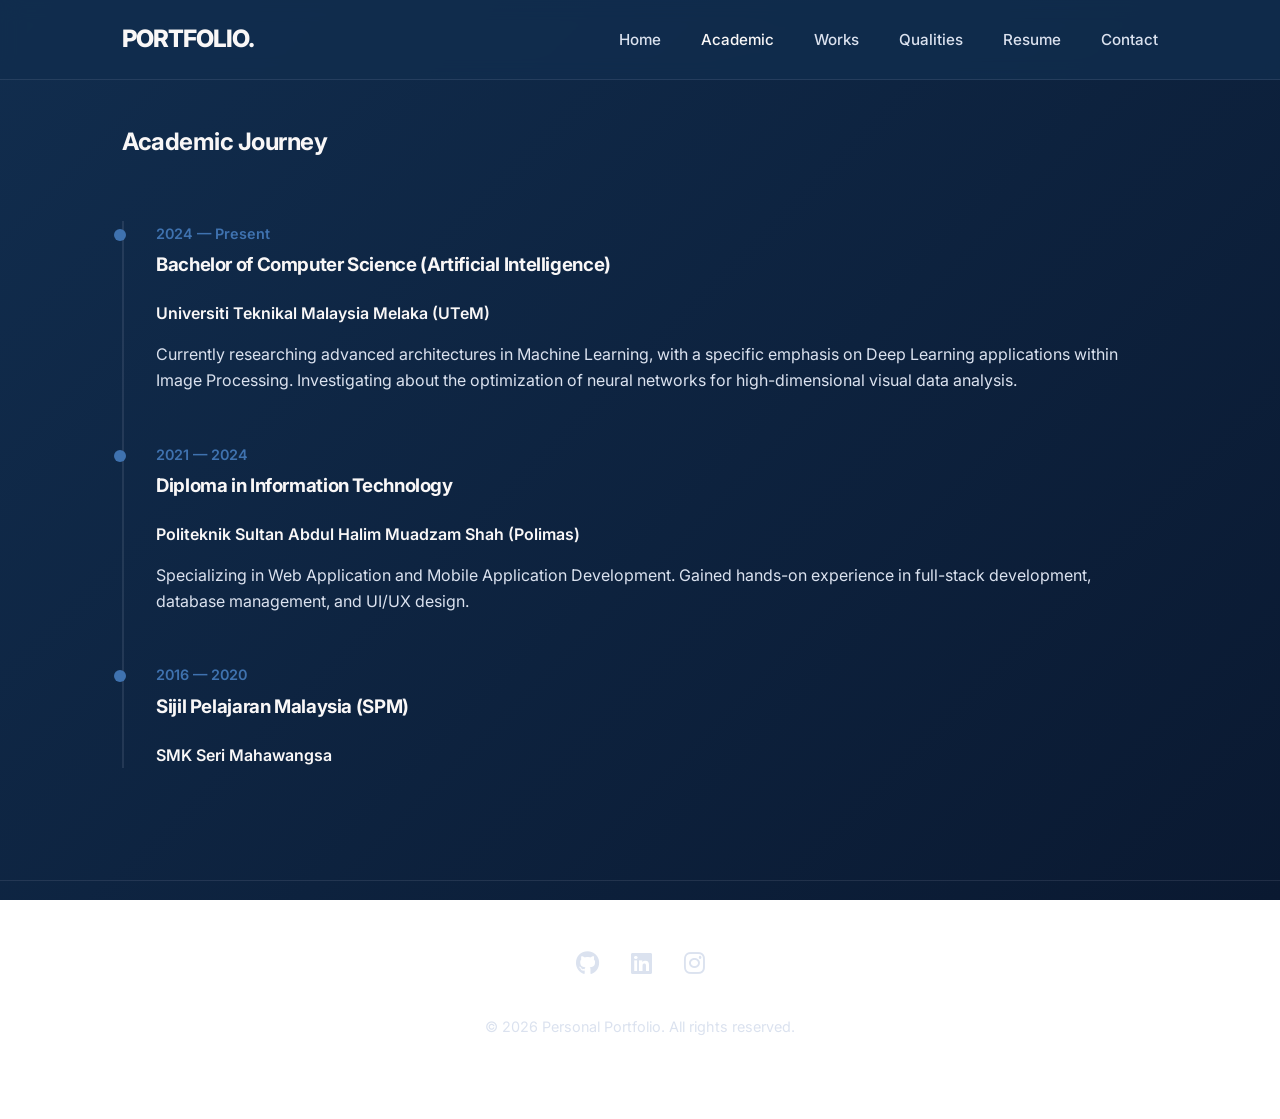
==== academic.html @ a9738f34 "initialize personal portfolio website with assets and multi-page structure" ====
<!DOCTYPE html>
<html lang="en">
<head>
    <meta charset="UTF-8">
    <meta name="viewport" content="width=device-width, initial-scale=1.0">
    <title>Academic Background | Portfolio</title>
    <link rel="stylesheet" href="style.css">
    <link rel="stylesheet" href="https://cdnjs.cloudflare.com/ajax/libs/font-awesome/6.4.0/css/all.min.css">
</head>
<body>

    <header>
        <nav>
            <a href="index.html" class="logo">PORTFOLIO.</a>
            <ul class="nav-links">
                <li><a href="index.html">Home</a></li>
                <li><a href="academic.html" class="active">Academic</a></li>
                <li><a href="works.html">Works</a></li>
                <li><a href="qualities.html">Qualities</a></li>
                <li><a href="resume.html">Resume</a></li>
                <li><a href="contact.html">Contact</a></li>
            </ul>
        </nav>
    </header>

    <main>
        <section class="animate">
            <h1 style="margin-bottom: 4rem;">Academic Journey</h1>

            <div class="timeline">
                <!-- University -->
                <div class="timeline-item">
                    <span style="color: var(--accent-color); font-weight: 600; font-size: 0.9rem;">2024 — Present</span>
                    <h3 style="margin-top: 0.5rem;">Bachelor of Computer Science (Artificial Intelligence)</h3>
                    <p style="color: var(--text-color); font-weight: 600;">Universiti Teknikal Malaysia Melaka (UTeM)</p>
                    <p>Currently researching advanced architectures in Machine Learning, with a specific emphasis on Deep Learning applications within Image Processing. Investigating about the optimization of neural networks for high-dimensional visual data analysis.</p>
                </div>

                <!-- Pre-U -->
                <div class="timeline-item">
                    <span style="color: var(--accent-color); font-weight: 600; font-size: 0.9rem;">2021 — 2024</span>
                    <h3 style="margin-top: 0.5rem;">Diploma in Information Technology</h3>
                    <p style="color: var(--text-color); font-weight: 600;">Politeknik Sultan Abdul Halim Muadzam Shah (Polimas)</p>
                    <p>Specializing in Web Application and Mobile Application Development. Gained hands-on experience in full-stack development, database management, and UI/UX design.</p>
                </div>

                <!-- Secondary School -->
                <div class="timeline-item">
                    <span style="color: var(--accent-color); font-weight: 600; font-size: 0.9rem;">2016 — 2020</span>
                    <h3 style="margin-top: 0.5rem;">Sijil Pelajaran Malaysia (SPM)</h3>
                    <p style="color: var(--text-color); font-weight: 600;">SMK Seri Mahawangsa</p>
                </div>
            </div>
        </section>
    </main>

    <footer>
        <div class="social-links">
            <a href="https://github.com/TokyoChan125" target="_blank"><i class="fab fa-github"></i></a>
            <a href="https://www.linkedin.com/in/jason-chan-83b9a0276" target="_blank"><i class="fab fa-linkedin"></i></a>
            <a href="https://www.instagram.com/chanjasonc/" target="_blank"><i class="fab fa-instagram"></i></a>
        </div>
        <p>&copy; 2026 Personal Portfolio. All rights reserved.</p>
    </footer>

</body>
</html>
---- style.css ----
@import url('https://fonts.googleapis.com/css2?family=Inter:wght@300;400;500;600;700&display=swap');

:root {
    /* Color Palette from Color Hunt */
    --bg-color: #112d4e;
    --accent-color: #3f72af;
    --secondary-color: #dbe2ef;
    --text-color: #f9f7f7;
    
    /* Layout Variables */
    --max-width: 1100px;
    --header-height: 80px;
    --transition: all 0.3s cubic-bezier(0.4, 0, 0.2, 1);
    --border-radius: 12px;
    --bg-gradient: linear-gradient(135deg, #112d4e 0%, #0a1931 100%);
    --gold-accent: #3f72af;
    --paper-bg: #ffffff;
    --cv-text: #1a1a1a;
}

* {
    margin: 0;
    padding: 0;
    box-sizing: border-box;
}

html {
    scroll-behavior: smooth;
}

body {
    font-family: 'Inter', -apple-system, BlinkMacSystemFont, "Segoe UI", Roboto, sans-serif;
    background: var(--bg-gradient);
    background-attachment: fixed;
    color: var(--text-color);
    line-height: 1.6;
    overflow-x: hidden;
}

/* Typography */
h1, h2, h3, h4 {
    font-weight: 700;
    letter-spacing: -0.02em;
    line-height: 1.2;
    margin-bottom: 1.5rem;
}

p {
    color: var(--secondary-color);
    font-weight: 400;
    margin-bottom: 1rem;
}

a {
    text-decoration: none;
    color: inherit;
    transition: var(--transition);
}

/* Navigation */
header {
    height: var(--header-height);
    width: 100%;
    position: fixed;
    top: 0;
    z-index: 1000;
    background: rgba(17, 45, 78, 0.8);
    backdrop-filter: blur(10px);
    border-bottom: 1px solid rgba(219, 226, 239, 0.1);
}

nav {
    max-width: var(--max-width);
    margin: 0 auto;
    height: 100%;
    display: flex;
    justify-content: space-between;
    align-items: center;
    padding: 0 2rem;
}

.logo {
    font-size: 1.5rem;
    font-weight: 800;
    color: var(--text-color);
    letter-spacing: -1px;
}

.nav-links {
    display: flex;
    gap: 2.5rem;
    list-style: none;
}

.nav-links a {
    font-weight: 500;
    color: var(--secondary-color);
    font-size: 0.95rem;
}

.nav-links a:hover, .nav-links a.active {
    color: var(--text-color);
}

/* Layout Utilities */
section {
    padding: 8rem 2rem 4rem;
    max-width: var(--max-width);
    margin: 0 auto;
}

.container {
    max-width: var(--max-width);
    margin: 0 auto;
}

/* Components */
.btn {
    display: inline-block;
    padding: 0.8rem 2rem;
    background-color: var(--accent-color);
    color: var(--text-color);
    border-radius: var(--border-radius);
    font-weight: 600;
    border: none;
    cursor: pointer;
    transition: var(--transition);
}

.btn:hover {
    transform: translateY(-2px);
    box-shadow: 0 10px 20px rgba(63, 114, 175, 0.3);
}

.card {
    background: rgba(63, 114, 175, 0.1);
    border: 1px solid rgba(219, 226, 239, 0.1);
    padding: 2.5rem;
    border-radius: var(--border-radius);
    transition: var(--transition);
}

.card:hover {
    border-color: var(--accent-color);
    background: rgba(63, 114, 175, 0.15);
    transform: translateY(-5px);
}

.profile-img {
    width: 100%;
    height: 100%;
    border-radius: var(--border-radius);
    object-fit: cover;
    object-position: center;
    border: 1px solid rgba(219, 226, 239, 0.2);
}

/* Flip Card Effect */
.flip-card {
    background-color: transparent;
    width: 100%;
    max-width: 380px;
    aspect-ratio: 4/5;
    perspective: 1000px;
    cursor: pointer;
    margin: 0 auto;
}

.flip-card-inner {
    position: relative;
    width: 100%;
    height: 100%;
    text-align: center;
    transition: transform 0.8s cubic-bezier(0.4, 0, 0.2, 1);
    transform-style: preserve-3d;
    box-shadow: 15px 15px 0px rgba(63, 114, 175, 0.15);
    border-radius: var(--border-radius);
}

/* Rotation is handled via JavaScript for endless sequence */

.flip-card-front, .flip-card-back {
    position: absolute;
    width: 100%;
    height: 100%;
    -webkit-backface-visibility: hidden;
    backface-visibility: hidden;
    border-radius: var(--border-radius);
    overflow: hidden;
}

.flip-card-front {
    background-color: var(--bg-color);
}

.flip-card-back {
    background-color: var(--accent-color);
    transform: rotateY(180deg);
}

/* Hero Section */
.hero {
    min-height: 90vh;
    display: flex;
    flex-direction: column;
    justify-content: center;
    align-items: flex-start;
}

.hero span {
    color: var(--accent-color);
    font-weight: 600;
    text-transform: uppercase;
    letter-spacing: 0.2rem;
    font-size: 0.9rem;
    margin-bottom: 1rem;
    display: block;
}

.hero h1 {
    font-size: clamp(2.5rem, 8vw, 4.5rem);
    margin-bottom: 1.5rem;
}

.hero p {
    font-size: 1.25rem;
    max-width: 600px;
    margin-bottom: 2.5rem;
}

/* Grid System */
.grid {
    display: grid;
    gap: 2rem;
    grid-template-columns: repeat(auto-fit, minmax(300px, 1fr));
}

.about-grid {
    display: grid;
    grid-template-columns: 1fr 1.5fr;
    gap: 4rem;
    align-items: flex-start;
}

@media (max-width: 992px) {
    .about-grid {
        grid-template-columns: 1fr;
        text-align: center;
        gap: 2rem;
    }
}

/* Profile Info Grid */
.info-grid {
    display: grid;
    grid-template-columns: repeat(2, 1fr);
    gap: 1.5rem;
    margin-top: 2rem;
}

.info-label {
    display: block;
    font-size: 0.7rem;
    font-weight: 700;
    text-transform: uppercase;
    letter-spacing: 0.1rem;
    color: var(--secondary-color); /* Muted light blue */
    opacity: 0.8;
    margin-bottom: 0.25rem;
}

.info-value {
    font-size: 0.95rem;
    color: var(--text-color);
    font-weight: 500;
}

/* Social Row */
.social-row {
    display: flex;
    gap: 1rem;
    margin-top: 2.5rem;
}

.social-icon-btn {
    width: 42px;
    height: 42px;
    border-radius: 50%;
    border: 1px solid rgba(219, 226, 239, 0.2);
    display: flex;
    align-items: center;
    justify-content: center;
    font-size: 1.1rem;
    color: var(--secondary-color);
    transition: var(--transition);
}

.social-icon-btn:hover {
    background: var(--accent-color);
    border-color: var(--accent-color);
    color: var(--text-color);
    transform: translateY(-3px);
}

/* Timeline (Academic) */
.timeline {
    position: relative;
    padding-left: 2rem;
    border-left: 2px solid rgba(219, 226, 239, 0.1);
}

.timeline-item {
    position: relative;
    margin-bottom: 3rem;
}

.timeline-item::before {
    content: '';
    position: absolute;
    left: -2.6rem;
    top: 0.5rem;
    width: 12px;
    height: 12px;
    background: var(--accent-color);
    border-radius: 50%;
}

/* Footer */
footer {
    padding: 4rem 2rem;
    text-align: center;
    border-top: 1px solid rgba(219, 226, 239, 0.1);
    color: var(--secondary-color);
    font-size: 0.9rem;
}

.social-links {
    display: flex;
    justify-content: center;
    gap: 2rem;
    margin-bottom: 2rem;
}

.social-links a {
    font-size: 1.5rem;
    color: var(--secondary-color);
}

.social-links a:hover {
    color: var(--accent-color);
    transform: scale(1.1);
}

/* Experience Section */
.experience-container {
    display: flex;
    flex-direction: column;
    gap: 3rem;
    margin-bottom: 5rem;
}

.experience-card {
    display: flex;
    gap: 2rem;
    background: rgba(255, 255, 255, 0.02);
    border: 1px solid rgba(219, 226, 239, 0.1);
    padding: 2rem;
    border-radius: var(--border-radius);
    transition: var(--transition);
}

.experience-card:hover {
    border-color: var(--accent-color);
    background: rgba(63, 114, 175, 0.05);
}

.exp-logo {
    width: 64px;
    height: 64px;
    background: #fff;
    border-radius: 8px;
    display: flex;
    align-items: center;
    justify-content: center;
    padding: 5px;
    flex-shrink: 0;
}

.exp-logo img {
    width: 100%;
    height: auto;
    object-fit: contain;
}

.exp-info h3 {
    margin-bottom: 0.25rem;
}

.exp-company {
    font-weight: 500;
    color: var(--text-color);
    margin-bottom: 0.25rem;
}

.exp-meta {
    font-size: 0.85rem;
    color: var(--secondary-color);
    margin-bottom: 1.5rem;
}

.exp-description {
    margin-bottom: 1.5rem;
    max-width: 800px;
}

.exp-media {
    margin-top: 1.5rem;
    display: flex;
    gap: 1rem;
    max-width: 100%;
}

.exp-media img {
    flex: 1;
    width: 0; /* Ensures equal width in flex container */
    height: auto;
    border-radius: 8px;
    border: 1px solid rgba(219, 226, 239, 0.1);
    object-fit: cover;
    aspect-ratio: 16/10;
}

.skill-tags {
    display: flex;
    gap: 0.75rem;
    flex-wrap: wrap;
    margin-top: 1.5rem;
}

.skill-tag {
    font-size: 0.8rem;
    padding: 0.3rem 0.8rem;
    background: rgba(63, 114, 175, 0.1);
    border: 1px solid rgba(63, 114, 175, 0.2);
    border-radius: 20px;
    color: var(--secondary-color);
}

@media (max-width: 768px) {
    .experience-card {
        flex-direction: column;
        gap: 1.5rem;
    }
}

/* Animations */
@keyframes fadeIn {
    from { opacity: 0; transform: translateY(20px); }
    to { opacity: 1; transform: translateY(0); }
}

.animate {
    animation: fadeIn 0.8s ease forwards;
}

/* Responsive */
@media (max-width: 768px) {
    header {
        height: 70px;
    }
    
    .nav-links {
        display: none; /* Mobile nav can be added later if needed */
    }
    
    section {
        padding: 6rem 1.5rem 3rem;
    }
    
    .hero h1 {
        font-size: 2.5rem;
    }
}

/* CV / Resume Page Styles */
.cv-section {
    padding: 6rem 2rem;
    display: flex;
    justify-content: center;
}

.cv-paper {
    background: var(--paper-bg);
    color: var(--cv-text);
    width: 100%;
    max-width: 900px;
    padding: 4rem;
    border-radius: 8px;
    box-shadow: 0 20px 50px rgba(0, 0, 0, 0.3);
    position: relative;
    border: 1px solid rgba(0,0,0,0.1);
}

.cv-header {
    display: grid;
    grid-template-columns: 1fr auto;
    gap: 2rem;
    border-bottom: 2px solid #eee;
    padding-bottom: 2rem;
    margin-bottom: 3rem;
    align-items: center;
}

.cv-header h1 {
    font-family: 'Playfair Display', serif;
    font-size: 3rem;
    color: var(--cv-text);
    margin-bottom: 0.5rem;
    letter-spacing: -1px;
}

.cv-header .title {
    color: var(--gold-accent);
    font-size: 1.1rem;
    font-weight: 600;
    text-transform: uppercase;
    letter-spacing: 2px;
    margin-bottom: 0.5rem;
    display: block;
}

.cv-contact {
    display: grid;
    grid-template-columns: repeat(2, 1fr);
    gap: 0.75rem;
    font-size: 0.9rem;
    margin-top: 1rem;
}

.cv-contact-item {
    display: flex;
    align-items: center;
    gap: 0.5rem;
    color: #555;
}

.cv-contact-item i {
    color: var(--gold-accent);
    width: 18px;
}

.cv-photo {
    width: 140px;
    height: 140px;
    border-radius: 50%;
    overflow: hidden;
    border: 3px solid var(--gold-accent);
    flex-shrink: 0;
}

.cv-photo img {
    width: 100%;
    height: 100%;
    object-fit: cover;
}

.cv-body-section {
    margin-bottom: 2.5rem;
}

.cv-section-title {
    font-family: 'Playfair Display', serif;
    font-size: 1.4rem;
    display: flex;
    align-items: center;
    gap: 1rem;
    margin-bottom: 1.5rem;
    text-transform: uppercase;
    letter-spacing: 1px;
    color: var(--cv-text);
}

.cv-section-title i {
    color: var(--gold-accent);
}

.cv-section-title::after {
    content: '';
    flex: 1;
    height: 1px;
    background: #eee;
}

.cv-item {
    margin-bottom: 1.5rem;
}

.cv-item-header {
    display: flex;
    justify-content: space-between;
    align-items: baseline;
    margin-bottom: 0.3rem;
}

.cv-item-header h3 {
    margin-bottom: 0;
    font-size: 1.05rem;
    color: #111;
}

.cv-item-header .date {
    font-size: 0.8rem;
    font-weight: 600;
    color: var(--gold-accent);
}

.cv-item .sub-header {
    font-style: italic;
    color: #666;
    margin-bottom: 0.5rem;
    display: block;
    font-size: 0.9rem;
}

.cv-list {
    list-style: none;
    padding-left: 0.5rem;
}

.cv-list li {
    position: relative;
    margin-bottom: 0.4rem;
    padding-left: 1.2rem;
    font-size: 0.9rem;
    color: #444;
}

.cv-list li::before {
    content: '•';
    position: absolute;
    left: 0;
    color: var(--gold-accent);
    font-weight: bold;
}

.cv-skills-grid {
    display: grid;
    grid-template-columns: repeat(2, 1fr);
    gap: 1.5rem;
}

.cv-skill-cat h4 {
    font-size: 0.85rem;
    text-transform: uppercase;
    color: var(--gold-accent);
    margin-bottom: 0.8rem;
    border-bottom: 1px solid #eee;
    padding-bottom: 0.3rem;
}

.cv-skill-tags {
    display: flex;
    flex-wrap: wrap;
    gap: 0.4rem;
}

.cv-skill-tag {
    font-size: 0.75rem;
    padding: 0.15rem 0.5rem;
    background: #f8f9fa;
    border-radius: 4px;
    color: #333;
    border: 1px solid #eee;
}

@media (max-width: 768px) {
    .cv-paper {
        padding: 2rem;
    }
    .cv-header {
        grid-template-columns: 1fr;
        text-align: center;
        justify-items: center;
    }
    .cv-photo {
        order: -1;
    }
    .cv-contact {
        justify-items: center;
    }
}
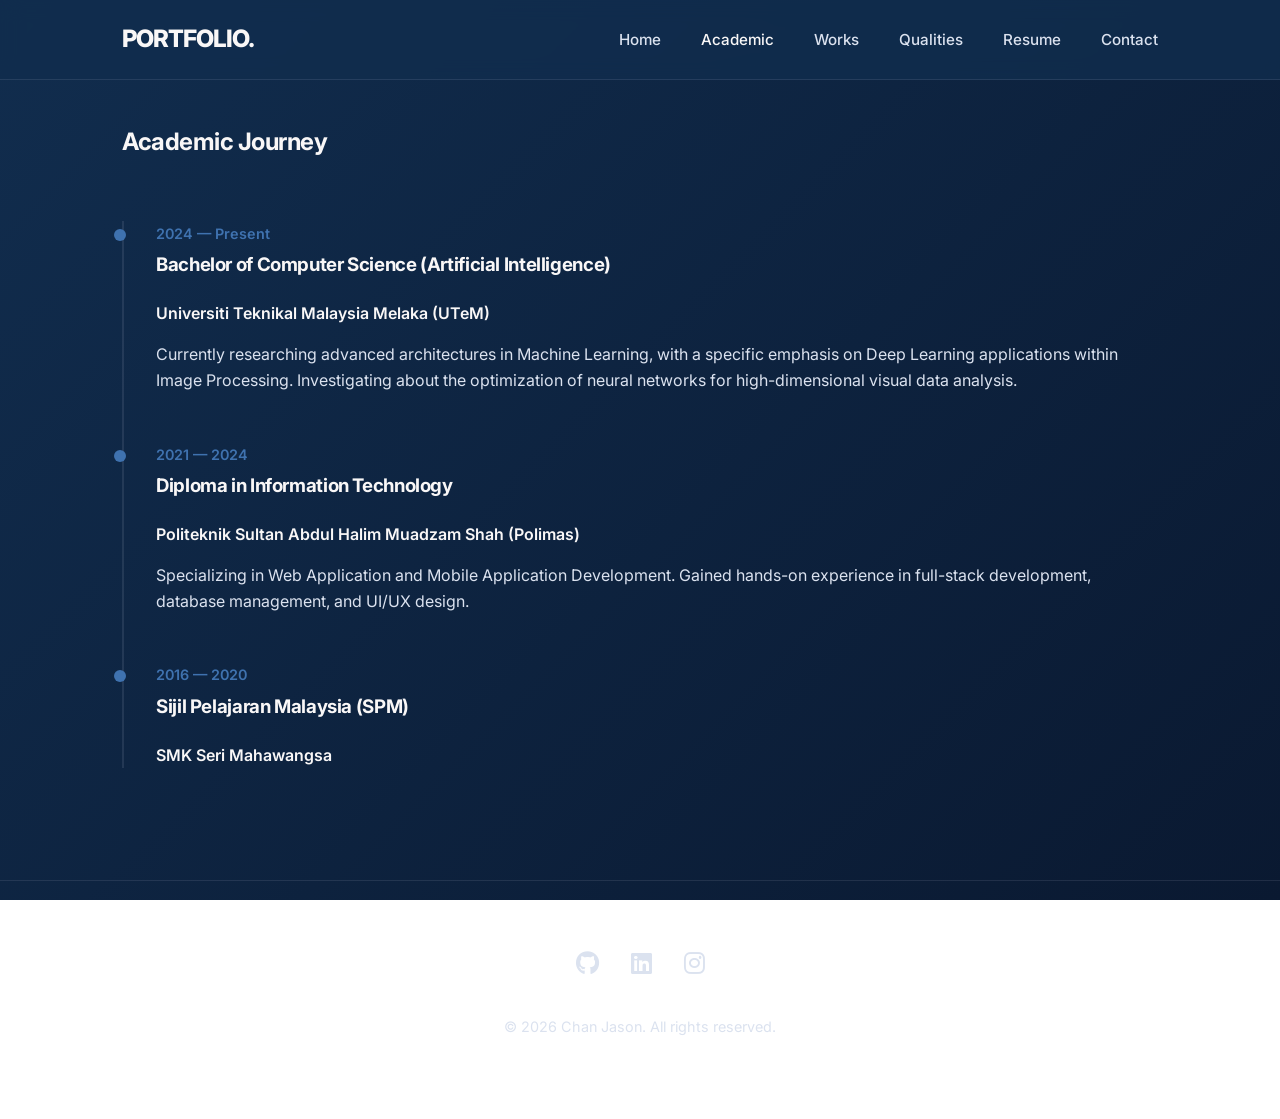
==== commit 7f974974: "UX: Full-width clickable rows for mobile menu" ====
--- a/academic.html
+++ b/academic.html
@@ -12,7 +12,7 @@
     <header>
         <nav>
             <a href="index.html" class="logo">PORTFOLIO.</a>
-            <ul class="nav-links">
+            <ul class="nav-links" id="nav-links">
                 <li><a href="index.html">Home</a></li>
                 <li><a href="academic.html" class="active">Academic</a></li>
                 <li><a href="works.html">Works</a></li>
@@ -20,6 +20,9 @@
                 <li><a href="resume.html">Resume</a></li>
                 <li><a href="contact.html">Contact</a></li>
             </ul>
+            <div class="menu-btn" id="menu-btn">
+                <i class="fas fa-bars"></i>
+            </div>
         </nav>
     </header>
 
@@ -60,8 +63,20 @@
             <a href="https://www.linkedin.com/in/jason-chan-83b9a0276" target="_blank"><i class="fab fa-linkedin"></i></a>
             <a href="https://www.instagram.com/chanjasonc/" target="_blank"><i class="fab fa-instagram"></i></a>
         </div>
-        <p>&copy; 2026 Personal Portfolio. All rights reserved.</p>
+        <p>&copy; 2026 Chan Jason. All rights reserved.</p>
     </footer>
 
+    <script>
+        // Mobile Menu Toggle
+        const menuBtn = document.getElementById('menu-btn');
+        const navLinks = document.getElementById('nav-links');
+
+        menuBtn.addEventListener('click', () => {
+            navLinks.classList.toggle('active');
+            const icon = menuBtn.querySelector('i');
+            icon.classList.toggle('fa-bars');
+            icon.classList.toggle('fa-times');
+        });
+    </script>
 </body>
 </html>
--- a/style.css
+++ b/style.css
@@ -102,6 +102,13 @@
     color: var(--text-color);
 }
 
+.menu-btn {
+    display: none;
+    font-size: 1.5rem;
+    cursor: pointer;
+    color: var(--text-color);
+}
+
 /* Layout Utilities */
 section {
     padding: 8rem 2rem 4rem;
@@ -463,22 +470,93 @@
     animation: fadeIn 0.8s ease forwards;
 }
 
-/* Responsive */
 @media (max-width: 768px) {
     header {
         height: 70px;
     }
     
+    nav {
+        padding: 0 1rem;
+    }
+
+    .menu-btn {
+        display: block;
+    }
+
     .nav-links {
-        display: none; /* Mobile nav can be added later if needed */
+        position: fixed;
+        top: 70px;
+        right: -100%;
+        width: 100%;
+        height: calc(100vh - 70px);
+        background: rgba(17, 45, 78, 0.98);
+        backdrop-filter: blur(15px);
+        flex-direction: column;
+        align-items: center;
+        justify-content: flex-start;
+        padding-top: 2rem;
+        gap: 0;
+        transition: 0.4s cubic-bezier(0.16, 1, 0.3, 1);
+        z-index: 999;
+        overflow-x: hidden;
+    }
+
+    .nav-links.active {
+        right: 0;
+    }
+
+    .nav-links li {
+        width: 100%;
+        text-align: center;
+    }
+
+    .nav-links a {
+        display: block;
+        width: 100%;
+        padding: 1.5rem 0;
+        font-size: 1.5rem;
+        font-weight: 600;
+        transition: background 0.3s;
+    }
+
+    .nav-links a:active {
+        background: rgba(255, 255, 255, 0.05);
     }
     
     section {
-        padding: 6rem 1.5rem 3rem;
+        padding: 6rem 1rem 3rem;
     }
     
     .hero h1 {
-        font-size: 2.5rem;
+        font-size: 2.2rem;
+    }
+
+    .hero p {
+        font-size: 1rem;
+    }
+
+    .about-grid {
+        grid-template-columns: 1fr;
+        gap: 2rem;
+    }
+
+    .info-grid {
+        grid-template-columns: 1fr;
+        gap: 1rem;
+    }
+
+    .grid {
+        grid-template-columns: 1fr;
+    }
+
+    .cta {
+        flex-direction: column;
+        width: 100%;
+    }
+
+    .cta .btn {
+        width: 100%;
+        text-align: center;
     }
 }
 
@@ -675,17 +753,96 @@
 
 @media (max-width: 768px) {
     .cv-paper {
-        padding: 2rem;
+        padding: 2rem 1.5rem;
+        border-radius: 0;
     }
     .cv-header {
         grid-template-columns: 1fr;
         text-align: center;
         justify-items: center;
+        gap: 1.5rem;
+    }
+    .cv-header h1 {
+        font-size: 2.2rem;
     }
     .cv-photo {
         order: -1;
+        width: 120px;
+        height: 120px;
     }
     .cv-contact {
+        grid-template-columns: 1fr;
         justify-items: center;
-    }
-}+        text-align: center;
+    }
+    .cv-skills-grid {
+        grid-template-columns: 1fr;
+    }
+    .cv-item-header {
+        flex-direction: column;
+        gap: 0.2rem;
+    }
+}
+/* Form Status Messages */
+#form-status {
+    padding: 1rem;
+    border-radius: 8px;
+    margin-top: 1rem;
+    text-align: center;
+    font-size: 0.9rem;
+    font-weight: 500;
+    display: none;
+    animation: fadeIn 0.3s ease forwards;
+}
+
+#form-status.success {
+    display: block;
+    background: rgba(40, 167, 69, 0.1);
+    color: #28a745;
+    border: 1px solid rgba(40, 167, 69, 0.2);
+}
+
+#form-status.error {
+    display: block;
+    background: rgba(220, 53, 69, 0.1);
+    color: #dc3545;
+    border: 1px solid rgba(220, 53, 69, 0.2);
+}
+
+
+/* Additional Mobile Adjustments for Works and Contact */
+@media (max-width: 768px) {
+    .experience-card {
+        grid-template-columns: 1fr;
+        gap: 1.5rem;
+        text-align: center;
+    }
+    
+    .exp-logo {
+        margin: 0 auto;
+    }
+
+    .exp-media {
+        grid-template-columns: 1fr;
+    }
+
+    .contact-grid {
+        grid-template-columns: 1fr !important;
+    }
+
+    /* Fix contact form columns on mobile */
+    #contact-form div[style*='grid-template-columns: 1fr 1fr'] {
+        grid-template-columns: 1fr !important;
+    }
+}
+
+
+/* Contact Page Layout - Stacked */
+.contact-container {
+    display: flex;
+    flex-direction: column;
+    gap: 3rem;
+    max-width: 800px;
+    margin: 0 auto;
+}
+
